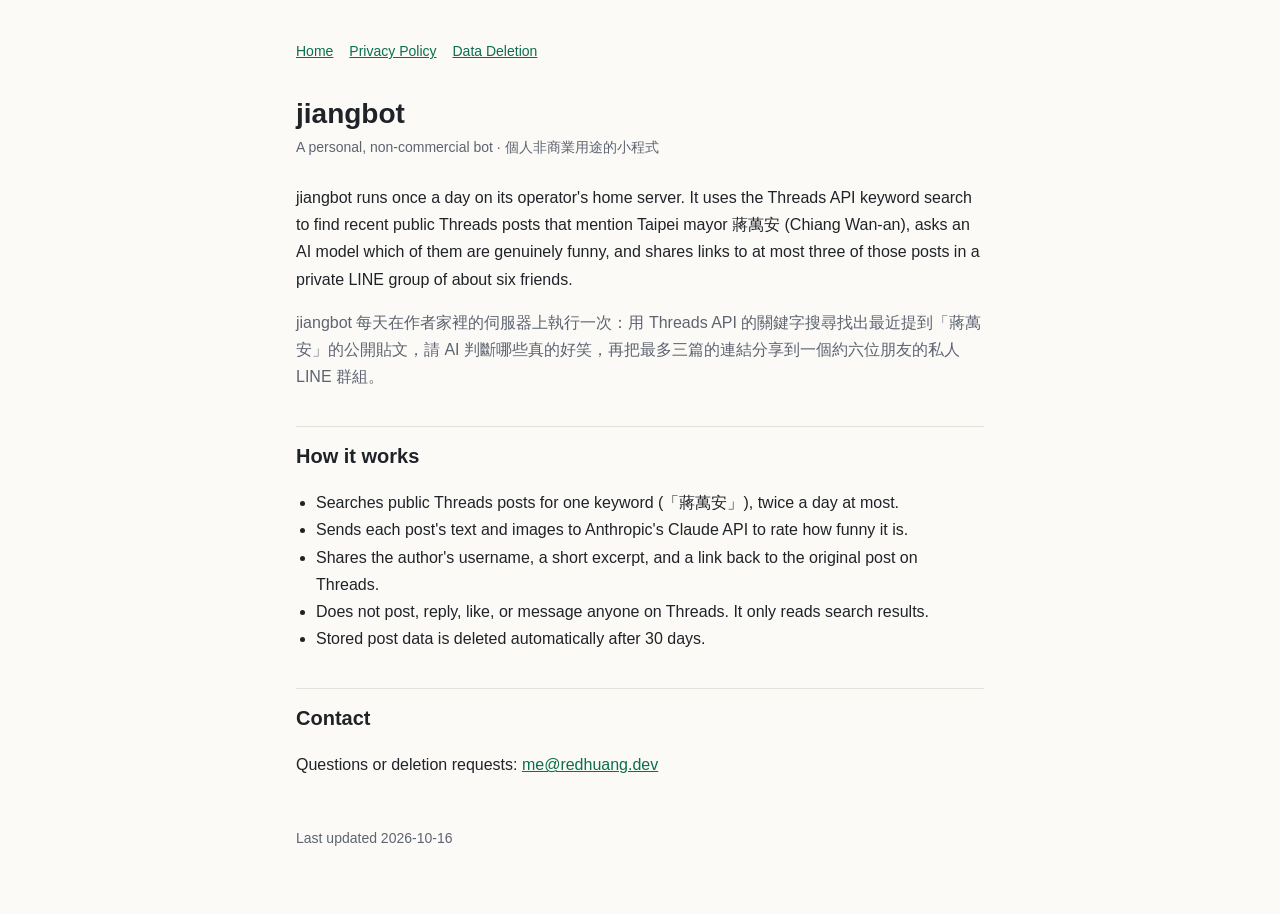
==== index.html @ 3b77f1c8 "Add jiangbot privacy policy and data deletion pages" ====
<!doctype html>
<html lang="en">
<head>
<meta charset="utf-8">
<meta name="viewport" content="width=device-width, initial-scale=1">
<title>jiangbot</title>
<link rel="stylesheet" href="style.css">
</head>
<body>
<main>
<nav><a href="./">Home</a><a href="privacy.html">Privacy Policy</a><a href="data-deletion.html">Data Deletion</a></nav>

<h1>jiangbot</h1>
<p class="meta">A personal, non-commercial bot · 個人非商業用途的小程式</p>

<p>jiangbot runs once a day on its operator's home server. It uses the Threads API keyword search to find
recent public Threads posts that mention Taipei mayor 蔣萬安 (Chiang Wan-an), asks an AI model which of them are
genuinely funny, and shares links to at most three of those posts in a private LINE group of about six friends.</p>
<p class="zh">jiangbot 每天在作者家裡的伺服器上執行一次：用 Threads API 的關鍵字搜尋找出最近提到「蔣萬安」的公開貼文，請 AI 判斷哪些真的好笑，再把最多三篇的連結分享到一個約六位朋友的私人 LINE 群組。</p>

<h2>How it works</h2>
<ul>
  <li>Searches public Threads posts for one keyword (「蔣萬安」), twice a day at most.</li>
  <li>Sends each post's text and images to Anthropic's Claude API to rate how funny it is.</li>
  <li>Shares the author's username, a short excerpt, and a link back to the original post on Threads.</li>
  <li>Does not post, reply, like, or message anyone on Threads. It only reads search results.</li>
  <li>Stored post data is deleted automatically after 30 days.</li>
</ul>

<h2>Contact</h2>
<p>Questions or deletion requests: <a href="mailto:me@redhuang.dev">me@redhuang.dev</a></p>

<footer>Last updated 2026-10-16</footer>
</main>
</body>
</html>
---- style.css ----
:root {
  --bg: #fbfaf7;
  --fg: #1f2328;
  --muted: #5d6470;
  --line: #e4e1da;
  --accent: #0b6e4f;
}
@media (prefers-color-scheme: dark) {
  :root {
    --bg: #15171a;
    --fg: #e8e6e3;
    --muted: #a3a8b0;
    --line: #2c3036;
    --accent: #5cc9a2;
  }
}
* { box-sizing: border-box; }
body {
  margin: 0;
  background: var(--bg);
  color: var(--fg);
  font: 16px/1.7 -apple-system, BlinkMacSystemFont, "Segoe UI", "Noto Sans TC", "PingFang TC", sans-serif;
}
main { max-width: 720px; margin: 0 auto; padding: 40px 16px 64px; }
nav { display: flex; gap: 16px; flex-wrap: wrap; font-size: 14px; margin-bottom: 32px; }
a { color: var(--accent); }
h1 { font-size: 28px; line-height: 1.3; margin: 0 0 4px; }
h2 { font-size: 20px; margin: 36px 0 8px; padding-top: 12px; border-top: 1px solid var(--line); }
h3 { font-size: 16px; margin: 20px 0 4px; }
.meta { color: var(--muted); font-size: 14px; margin: 0 0 24px; }
.zh { color: var(--muted); }
ul { padding-left: 20px; }
code { font-size: 14px; }
footer { margin-top: 48px; color: var(--muted); font-size: 14px; }
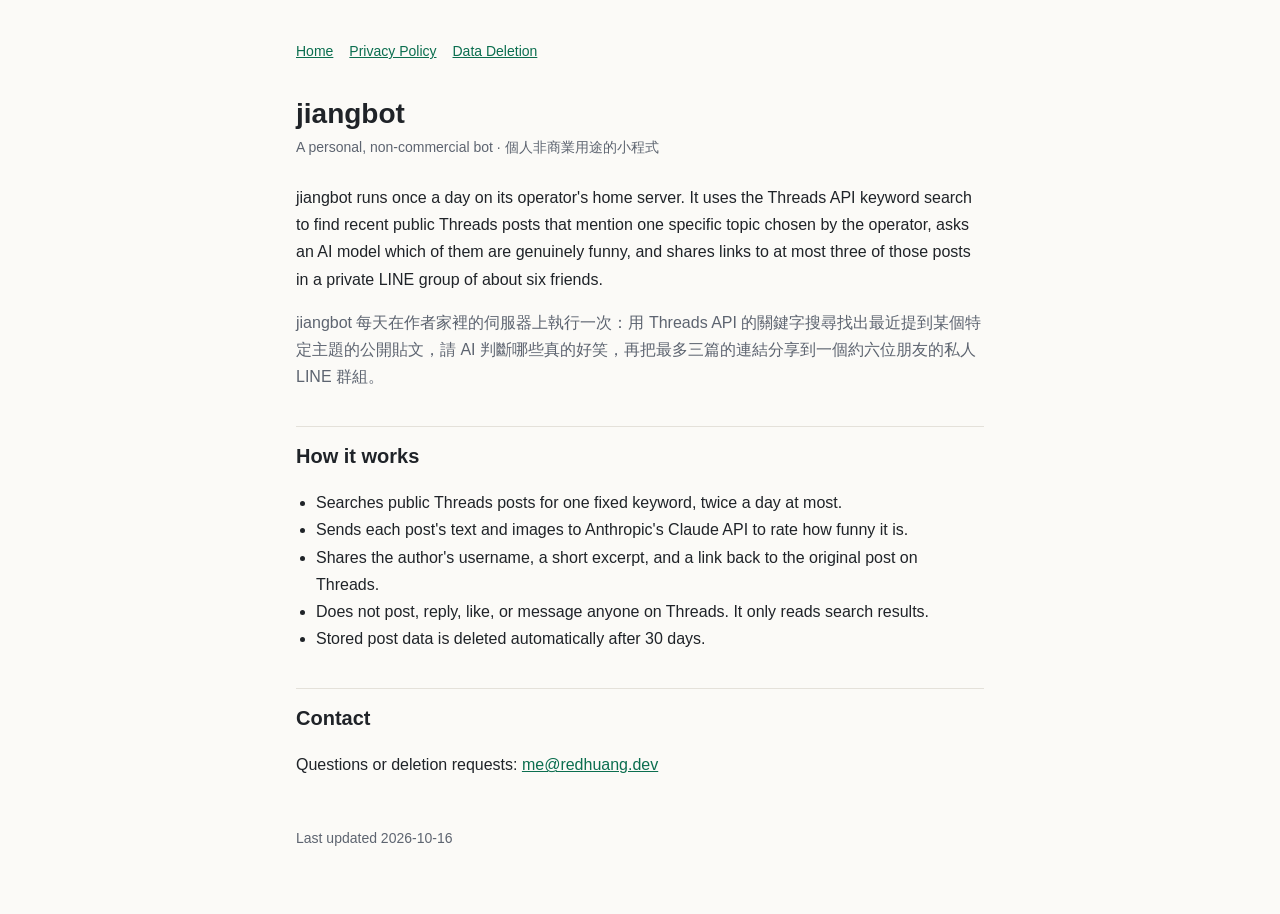
==== commit aefedf25: "Describe the tracked topic generically" ====
--- a/index.html
+++ b/index.html
@@ -14,13 +14,13 @@
 <p class="meta">A personal, non-commercial bot · 個人非商業用途的小程式</p>
 
 <p>jiangbot runs once a day on its operator's home server. It uses the Threads API keyword search to find
-recent public Threads posts that mention Taipei mayor 蔣萬安 (Chiang Wan-an), asks an AI model which of them are
+recent public Threads posts that mention one specific topic chosen by the operator, asks an AI model which of them are
 genuinely funny, and shares links to at most three of those posts in a private LINE group of about six friends.</p>
-<p class="zh">jiangbot 每天在作者家裡的伺服器上執行一次：用 Threads API 的關鍵字搜尋找出最近提到「蔣萬安」的公開貼文，請 AI 判斷哪些真的好笑，再把最多三篇的連結分享到一個約六位朋友的私人 LINE 群組。</p>
+<p class="zh">jiangbot 每天在作者家裡的伺服器上執行一次：用 Threads API 的關鍵字搜尋找出最近提到某個特定主題的公開貼文，請 AI 判斷哪些真的好笑，再把最多三篇的連結分享到一個約六位朋友的私人 LINE 群組。</p>
 
 <h2>How it works</h2>
 <ul>
-  <li>Searches public Threads posts for one keyword (「蔣萬安」), twice a day at most.</li>
+  <li>Searches public Threads posts for one fixed keyword, twice a day at most.</li>
   <li>Sends each post's text and images to Anthropic's Claude API to rate how funny it is.</li>
   <li>Shares the author's username, a short excerpt, and a link back to the original post on Threads.</li>
   <li>Does not post, reply, like, or message anyone on Threads. It only reads search results.</li>
